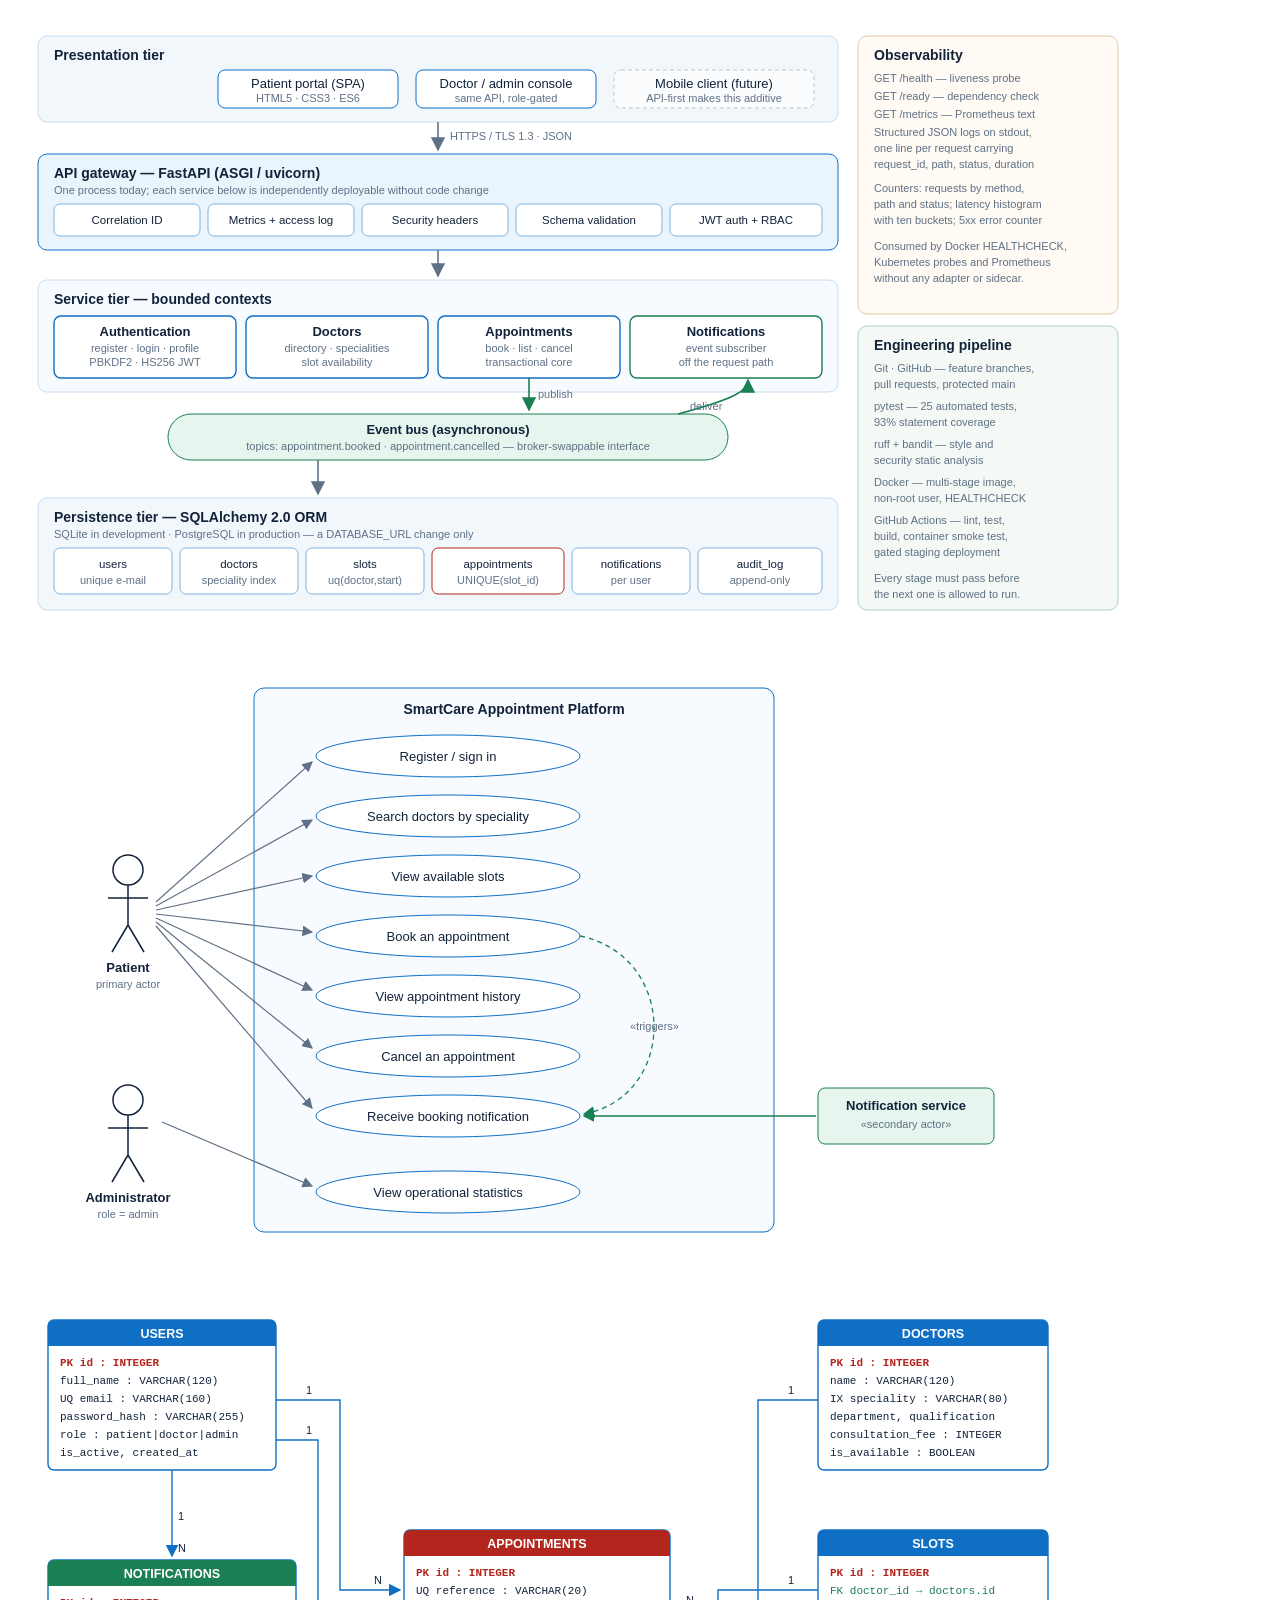
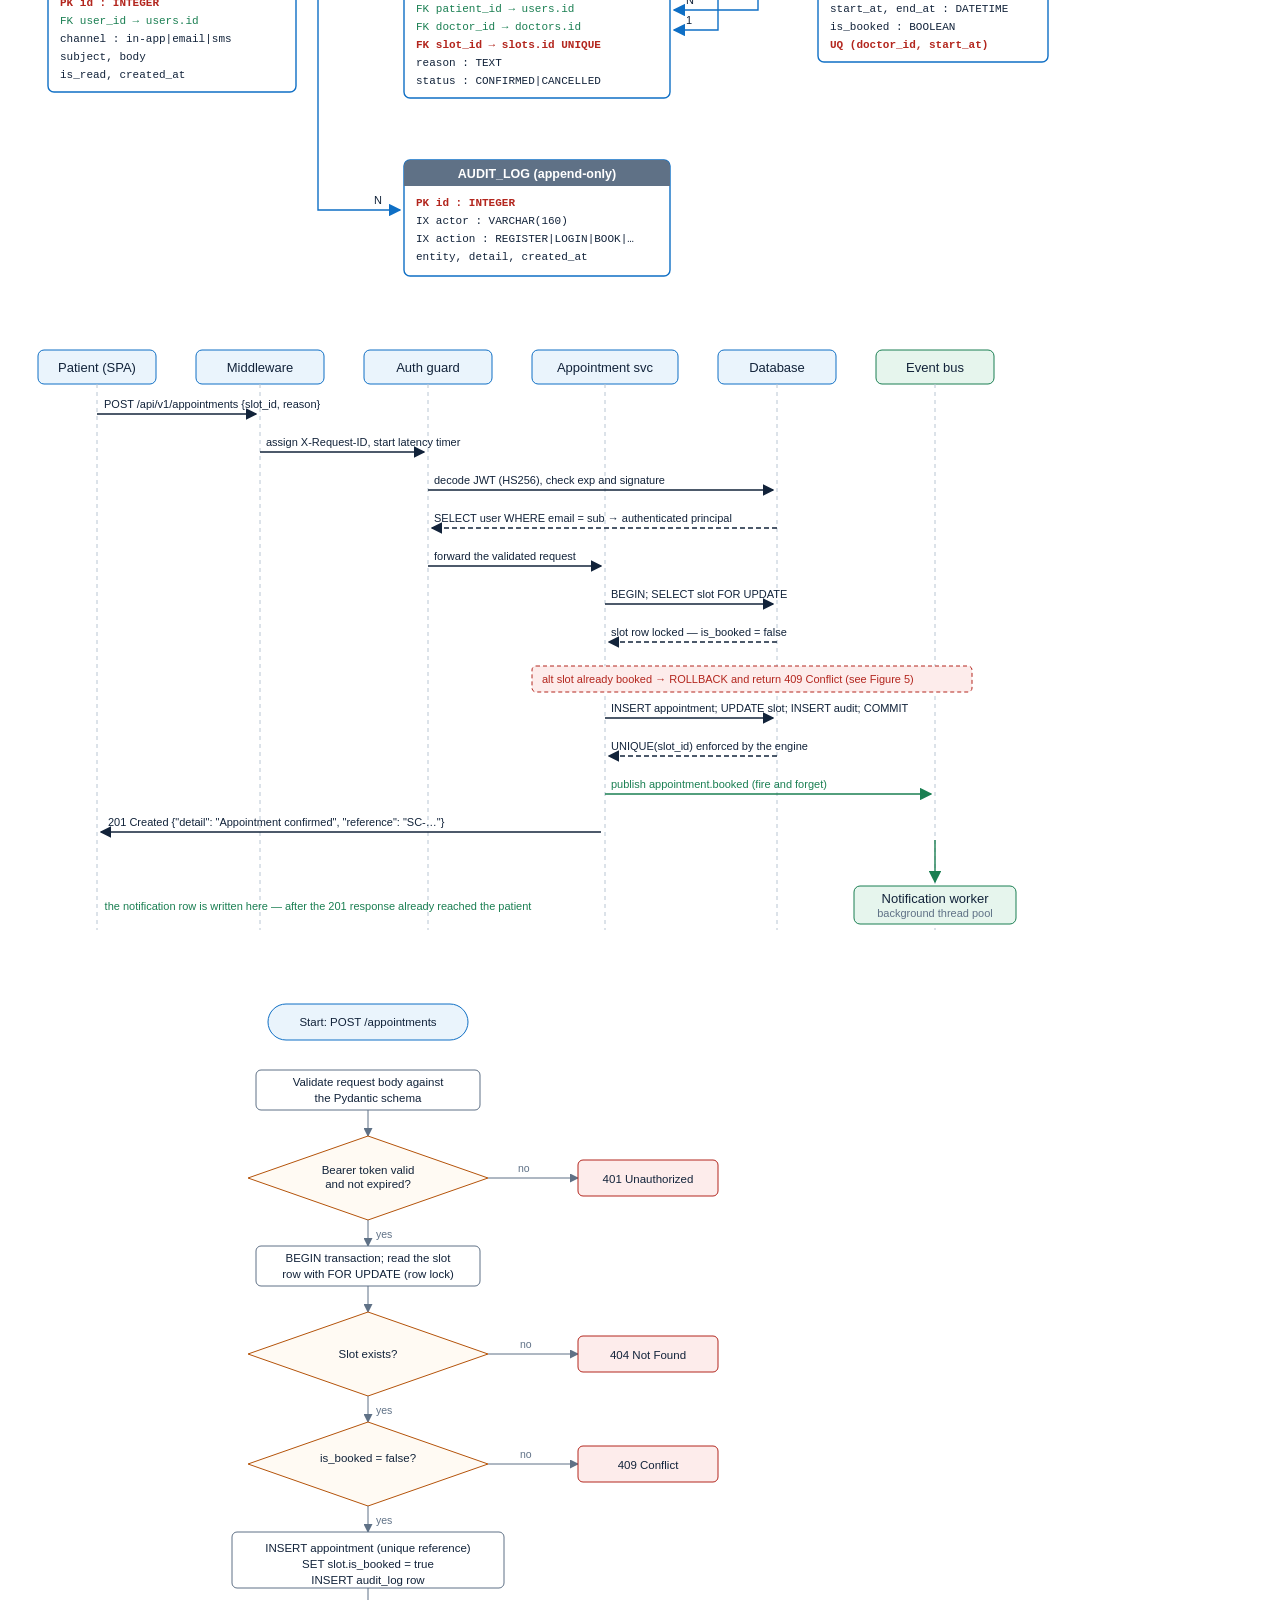
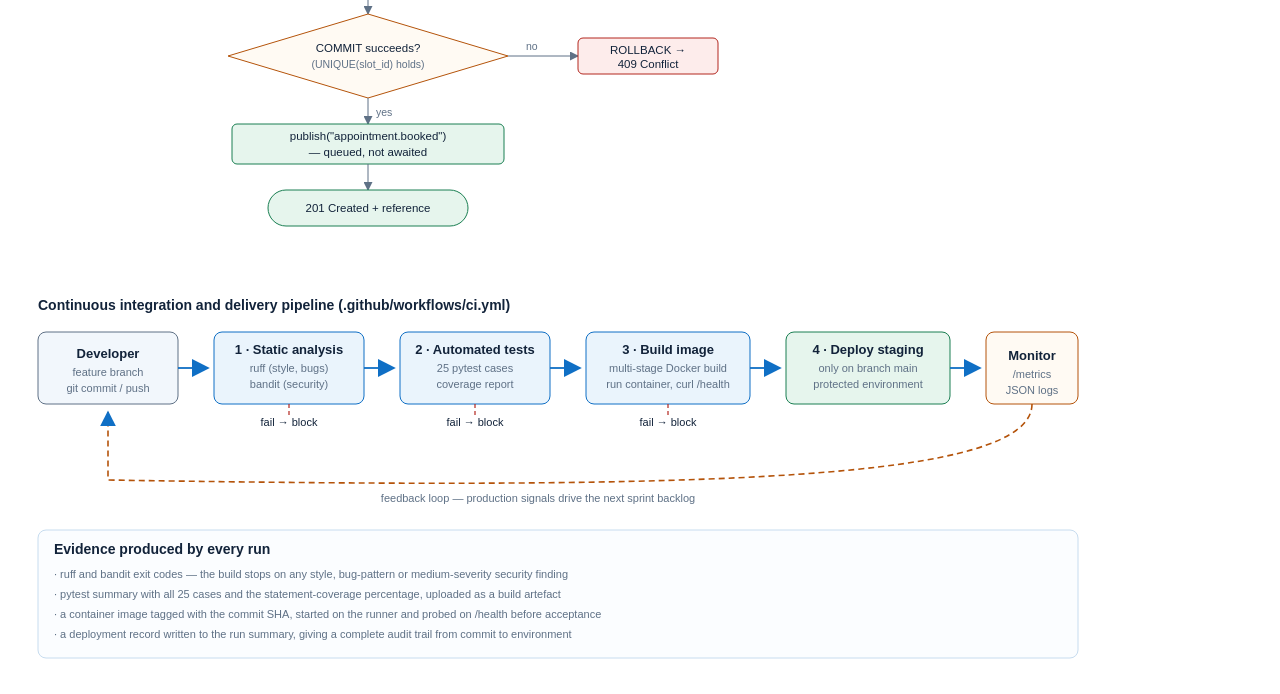
==== docs/diagrams.html @ 2a940ee3 "docs: add measured performance data, architecture figures and execution evidence - loadtest-results." ====
<!DOCTYPE html>
<html><head><meta charset="utf-8"><title>SmartCare figures</title>
<style>
  body{margin:0;background:#fff;font-family:"Segoe UI",Arial,sans-serif}
  .fig{padding:18px;background:#fff;display:inline-block}
  svg{display:block}
  text{font-family:"Segoe UI",Arial,sans-serif;fill:#12233a}
  .t{font-size:13px}
  .s{font-size:11px;fill:#5f7186}
  .h{font-size:14px;font-weight:700}
  .lbl{font-size:11.5px}
  .w{fill:#fff}
</style></head><body>

<!-- ========================= FIG 1 : ARCHITECTURE ========================= -->
<div class="fig" id="fig1">
<svg width="1120" height="612" viewBox="0 0 1120 612">
  <defs>
    <marker id="a" markerWidth="9" markerHeight="9" refX="8" refY="4.5" orient="auto">
      <path d="M0,0 L9,4.5 L0,9 z" fill="#5f7186"/></marker>
    <marker id="ag" markerWidth="9" markerHeight="9" refX="8" refY="4.5" orient="auto">
      <path d="M0,0 L9,4.5 L0,9 z" fill="#1a7f52"/></marker>
  </defs>

  <!-- client tier -->
  <rect x="20" y="18" width="800" height="86" rx="9" fill="#f2f7fc" stroke="#c7dcef"/>
  <text class="h" x="36" y="42">Presentation tier</text>
  <rect x="200" y="52" width="180" height="38" rx="7" fill="#fff" stroke="#0f6fc5"/>
  <text class="t" x="290" y="70" text-anchor="middle">Patient portal (SPA)</text>
  <text class="s" x="290" y="84" text-anchor="middle">HTML5 · CSS3 · ES6</text>
  <rect x="398" y="52" width="180" height="38" rx="7" fill="#fff" stroke="#0f6fc5"/>
  <text class="t" x="488" y="70" text-anchor="middle">Doctor / admin console</text>
  <text class="s" x="488" y="84" text-anchor="middle">same API, role-gated</text>
  <rect x="596" y="52" width="200" height="38" rx="7" fill="#fbfcfd" stroke="#b9c6d3" stroke-dasharray="4 3"/>
  <text class="t" x="696" y="70" text-anchor="middle">Mobile client (future)</text>
  <text class="s" x="696" y="84" text-anchor="middle">API-first makes this additive</text>

  <path d="M420 104 L420 132" stroke="#5f7186" stroke-width="1.6" marker-end="url(#a)"/>
  <text class="s" x="432" y="122">HTTPS / TLS 1.3 · JSON</text>

  <!-- gateway -->
  <rect x="20" y="136" width="800" height="96" rx="9" fill="#eaf4fc" stroke="#0f6fc5"/>
  <text class="h" x="36" y="160">API gateway — FastAPI (ASGI / uvicorn)</text>
  <text class="s" x="36" y="176">One process today; each service below is independently deployable without code change</text>
  <rect x="36" y="186" width="146" height="32" rx="6" fill="#fff" stroke="#7fb2dd"/>
  <text class="lbl" x="109" y="206" text-anchor="middle">Correlation ID</text>
  <rect x="190" y="186" width="146" height="32" rx="6" fill="#fff" stroke="#7fb2dd"/>
  <text class="lbl" x="263" y="206" text-anchor="middle">Metrics + access log</text>
  <rect x="344" y="186" width="146" height="32" rx="6" fill="#fff" stroke="#7fb2dd"/>
  <text class="lbl" x="417" y="206" text-anchor="middle">Security headers</text>
  <rect x="498" y="186" width="146" height="32" rx="6" fill="#fff" stroke="#7fb2dd"/>
  <text class="lbl" x="571" y="206" text-anchor="middle">Schema validation</text>
  <rect x="652" y="186" width="152" height="32" rx="6" fill="#fff" stroke="#7fb2dd"/>
  <text class="lbl" x="728" y="206" text-anchor="middle">JWT auth + RBAC</text>

  <path d="M420 232 L420 258" stroke="#5f7186" stroke-width="1.6" marker-end="url(#a)"/>

  <!-- services -->
  <rect x="20" y="262" width="800" height="112" rx="9" fill="#f7fbff" stroke="#c7dcef"/>
  <text class="h" x="36" y="286">Service tier — bounded contexts</text>
  <g>
    <rect x="36" y="298" width="182" height="62" rx="7" fill="#fff" stroke="#0f6fc5" stroke-width="1.4"/>
    <text class="t" x="127" y="318" text-anchor="middle" font-weight="700">Authentication</text>
    <text class="s" x="127" y="334" text-anchor="middle">register · login · profile</text>
    <text class="s" x="127" y="348" text-anchor="middle">PBKDF2 · HS256 JWT</text>

    <rect x="228" y="298" width="182" height="62" rx="7" fill="#fff" stroke="#0f6fc5" stroke-width="1.4"/>
    <text class="t" x="319" y="318" text-anchor="middle" font-weight="700">Doctors</text>
    <text class="s" x="319" y="334" text-anchor="middle">directory · specialities</text>
    <text class="s" x="319" y="348" text-anchor="middle">slot availability</text>

    <rect x="420" y="298" width="182" height="62" rx="7" fill="#fff" stroke="#0f6fc5" stroke-width="1.4"/>
    <text class="t" x="511" y="318" text-anchor="middle" font-weight="700">Appointments</text>
    <text class="s" x="511" y="334" text-anchor="middle">book · list · cancel</text>
    <text class="s" x="511" y="348" text-anchor="middle">transactional core</text>

    <rect x="612" y="298" width="192" height="62" rx="7" fill="#fff" stroke="#1a7f52" stroke-width="1.4"/>
    <text class="t" x="708" y="318" text-anchor="middle" font-weight="700">Notifications</text>
    <text class="s" x="708" y="334" text-anchor="middle">event subscriber</text>
    <text class="s" x="708" y="348" text-anchor="middle">off the request path</text>
  </g>

  <!-- event bus -->
  <path d="M511 360 L511 392" stroke="#1a7f52" stroke-width="1.6" marker-end="url(#ag)"/>
  <text class="s" x="520" y="380" fill="#1a7f52">publish</text>
  <rect x="150" y="396" width="560" height="46" rx="23" fill="#e6f5ed" stroke="#1a7f52"/>
  <text class="t" x="430" y="416" text-anchor="middle" font-weight="700">Event bus (asynchronous)</text>
  <text class="s" x="430" y="432" text-anchor="middle">topics: appointment.booked · appointment.cancelled — broker-swappable interface</text>
  <path d="M660 396 C 720 380, 730 372, 730 362" stroke="#1a7f52" stroke-width="1.6"
        fill="none" marker-end="url(#ag)"/>
  <text class="s" x="672" y="392" fill="#1a7f52">deliver</text>

  <!-- data tier -->
  <path d="M300 442 L300 476" stroke="#5f7186" stroke-width="1.6" marker-end="url(#a)"/>
  <rect x="20" y="480" width="800" height="112" rx="9" fill="#f2f7fc" stroke="#c7dcef"/>
  <text class="h" x="36" y="504">Persistence tier — SQLAlchemy 2.0 ORM</text>
  <text class="s" x="36" y="520">SQLite in development · PostgreSQL in production — a DATABASE_URL change only</text>
  <g>
    <rect x="36" y="530" width="118" height="46" rx="6" fill="#fff" stroke="#7fb2dd"/>
    <text class="lbl" x="95" y="550" text-anchor="middle">users</text>
    <text class="s" x="95" y="566" text-anchor="middle">unique e-mail</text>
    <rect x="162" y="530" width="118" height="46" rx="6" fill="#fff" stroke="#7fb2dd"/>
    <text class="lbl" x="221" y="550" text-anchor="middle">doctors</text>
    <text class="s" x="221" y="566" text-anchor="middle">speciality index</text>
    <rect x="288" y="530" width="118" height="46" rx="6" fill="#fff" stroke="#7fb2dd"/>
    <text class="lbl" x="347" y="550" text-anchor="middle">slots</text>
    <text class="s" x="347" y="566" text-anchor="middle">uq(doctor,start)</text>
    <rect x="414" y="530" width="132" height="46" rx="6" fill="#fff" stroke="#b3261e"/>
    <text class="lbl" x="480" y="550" text-anchor="middle">appointments</text>
    <text class="s" x="480" y="566" text-anchor="middle">UNIQUE(slot_id)</text>
    <rect x="554" y="530" width="118" height="46" rx="6" fill="#fff" stroke="#7fb2dd"/>
    <text class="lbl" x="613" y="550" text-anchor="middle">notifications</text>
    <text class="s" x="613" y="566" text-anchor="middle">per user</text>
    <rect x="680" y="530" width="124" height="46" rx="6" fill="#fff" stroke="#7fb2dd"/>
    <text class="lbl" x="742" y="550" text-anchor="middle">audit_log</text>
    <text class="s" x="742" y="566" text-anchor="middle">append-only</text>
  </g>

  <!-- cross-cutting column -->
  <rect x="840" y="18" width="260" height="278" rx="9" fill="#fffaf3" stroke="#e3c9a6"/>
  <text class="h" x="856" y="42">Observability</text>
  <text class="s" x="856" y="64">GET /health — liveness probe</text>
  <text class="s" x="856" y="82">GET /ready — dependency check</text>
  <text class="s" x="856" y="100">GET /metrics — Prometheus text</text>
  <text class="s" x="856" y="118">Structured JSON logs on stdout,</text>
  <text class="s" x="856" y="134">one line per request carrying</text>
  <text class="s" x="856" y="150">request_id, path, status, duration</text>
  <text class="s" x="856" y="174">Counters: requests by method,</text>
  <text class="s" x="856" y="190">path and status; latency histogram</text>
  <text class="s" x="856" y="206">with ten buckets; 5xx error counter</text>
  <text class="s" x="856" y="232">Consumed by Docker HEALTHCHECK,</text>
  <text class="s" x="856" y="248">Kubernetes probes and Prometheus</text>
  <text class="s" x="856" y="264">without any adapter or sidecar.</text>

  <rect x="840" y="308" width="260" height="284" rx="9" fill="#f4f9f6" stroke="#a9d3bf"/>
  <text class="h" x="856" y="332">Engineering pipeline</text>
  <text class="s" x="856" y="354">Git · GitHub — feature branches,</text>
  <text class="s" x="856" y="370">pull requests, protected main</text>
  <text class="s" x="856" y="392">pytest — 25 automated tests,</text>
  <text class="s" x="856" y="408">93% statement coverage</text>
  <text class="s" x="856" y="430">ruff + bandit — style and</text>
  <text class="s" x="856" y="446">security static analysis</text>
  <text class="s" x="856" y="468">Docker — multi-stage image,</text>
  <text class="s" x="856" y="484">non-root user, HEALTHCHECK</text>
  <text class="s" x="856" y="506">GitHub Actions — lint, test,</text>
  <text class="s" x="856" y="522">build, container smoke test,</text>
  <text class="s" x="856" y="538">gated staging deployment</text>
  <text class="s" x="856" y="564">Every stage must pass before</text>
  <text class="s" x="856" y="580">the next one is allowed to run.</text>

</svg>
</div>

<!-- ========================= FIG 2 : USE CASE ========================= -->
<div class="fig" id="fig2">
<svg width="1000" height="580" viewBox="0 0 1000 580">
  <defs><marker id="b" markerWidth="9" markerHeight="9" refX="8" refY="4.5" orient="auto">
    <path d="M0,0 L9,4.5 L0,9 z" fill="#5f7186"/></marker>
  <marker id="bg" markerWidth="9" markerHeight="9" refX="8" refY="4.5" orient="auto">
    <path d="M0,0 L9,4.5 L0,9 z" fill="#1a7f52"/></marker></defs>

  <rect x="236" y="18" width="520" height="544" rx="10" fill="#f7fbff" stroke="#0f6fc5"/>
  <text class="h" x="496" y="44" text-anchor="middle">SmartCare Appointment Platform</text>

  <g stroke="#0f6fc5" fill="#fff">
    <ellipse cx="430" cy="86"  rx="132" ry="21"/>
    <ellipse cx="430" cy="146" rx="132" ry="21"/>
    <ellipse cx="430" cy="206" rx="132" ry="21"/>
    <ellipse cx="430" cy="266" rx="132" ry="21"/>
    <ellipse cx="430" cy="326" rx="132" ry="21"/>
    <ellipse cx="430" cy="386" rx="132" ry="21"/>
    <ellipse cx="430" cy="446" rx="132" ry="21"/>
    <ellipse cx="430" cy="522" rx="132" ry="21"/>
  </g>
  <g class="t" text-anchor="middle">
    <text x="430" y="91">Register / sign in</text>
    <text x="430" y="151">Search doctors by speciality</text>
    <text x="430" y="211">View available slots</text>
    <text x="430" y="271">Book an appointment</text>
    <text x="430" y="331">View appointment history</text>
    <text x="430" y="391">Cancel an appointment</text>
    <text x="430" y="451">Receive booking notification</text>
    <text x="430" y="527">View operational statistics</text>
  </g>

  <!-- patient actor -->
  <g stroke="#12233a" fill="none" stroke-width="1.5">
    <circle cx="110" cy="200" r="15"/>
    <path d="M110 215 L110 255 M90 228 L130 228 M110 255 L94 282 M110 255 L126 282"/>
  </g>
  <text class="t" x="110" y="302" text-anchor="middle" font-weight="700">Patient</text>
  <text class="s" x="110" y="318" text-anchor="middle">primary actor</text>

  <!-- administrator actor -->
  <g stroke="#12233a" fill="none" stroke-width="1.5">
    <circle cx="110" cy="430" r="15"/>
    <path d="M110 445 L110 485 M90 458 L130 458 M110 485 L94 512 M110 485 L126 512"/>
  </g>
  <text class="t" x="110" y="532" text-anchor="middle" font-weight="700">Administrator</text>
  <text class="s" x="110" y="548" text-anchor="middle">role = admin</text>

  <!-- associations: all fan out from one point, so none of them cross -->
  <g stroke="#5f7186" stroke-width="1.2" fill="none" marker-end="url(#b)">
    <path d="M138 232 L294 92"/>
    <path d="M138 236 L294 150"/>
    <path d="M138 240 L294 206"/>
    <path d="M138 244 L294 262"/>
    <path d="M138 248 L294 320"/>
    <path d="M138 252 L294 378"/>
    <path d="M138 256 L294 438"/>
    <path d="M144 452 L294 516"/>
  </g>

  <!-- «triggers» routed around the right-hand side, clear of every ellipse -->
  <path d="M562 266 C 660 286, 660 426, 566 444" stroke="#1a7f52" stroke-width="1.3"
        stroke-dasharray="5 4" fill="none" marker-end="url(#bg)"/>
  <text class="s" x="612" y="360" fill="#1a7f52">«triggers»</text>

  <!-- secondary actor -->
  <rect x="800" y="418" width="176" height="56" rx="7" fill="#e6f5ed" stroke="#1a7f52"/>
  <text class="t" x="888" y="440" text-anchor="middle" font-weight="700">Notification service</text>
  <text class="s" x="888" y="458" text-anchor="middle">«secondary actor»</text>
  <path d="M798 446 L566 446" stroke="#1a7f52" stroke-width="1.3" fill="none" marker-end="url(#bg)"/>
</svg>
</div>

<!-- ========================= FIG 3 : ERD ========================= -->
<div class="fig" id="fig3">
<svg width="1060" height="600" viewBox="0 0 1060 600">
  <defs><marker id="c" markerWidth="9" markerHeight="9" refX="8" refY="4.5" orient="auto">
    <path d="M0,0 L9,4.5 L0,9 z" fill="#0f6fc5"/></marker></defs>
  <style>
    .ent rect{fill:#fff;stroke:#0f6fc5;stroke-width:1.4}
    .hd{fill:#0f6fc5}
    .hdt{fill:#fff;font-size:12.5px;font-weight:700}
    .fld{font-size:11px;fill:#12233a;font-family:Consolas,monospace}
    .pk{font-size:11px;fill:#b3261e;font-family:Consolas,monospace;font-weight:700}
    .fk{font-size:11px;fill:#1a7f52;font-family:Consolas,monospace}
  </style>

  <!-- users -->
  <g class="ent"><rect x="30" y="30" width="228" height="150" rx="6"/></g>
  <rect x="30" y="30" width="228" height="26" rx="6" class="hd"/><rect x="30" y="46" width="228" height="10" class="hd"/>
  <text class="hdt" x="144" y="48" text-anchor="middle">USERS</text>
  <text class="pk" x="42" y="76">PK  id : INTEGER</text>
  <text class="fld" x="42" y="94">    full_name : VARCHAR(120)</text>
  <text class="fld" x="42" y="112">UQ  email : VARCHAR(160)</text>
  <text class="fld" x="42" y="130">    password_hash : VARCHAR(255)</text>
  <text class="fld" x="42" y="148">    role : patient|doctor|admin</text>
  <text class="fld" x="42" y="166">    is_active, created_at</text>

  <!-- doctors -->
  <g class="ent"><rect x="800" y="30" width="230" height="150" rx="6"/></g>
  <rect x="800" y="30" width="230" height="26" rx="6" class="hd"/><rect x="800" y="46" width="230" height="10" class="hd"/>
  <text class="hdt" x="915" y="48" text-anchor="middle">DOCTORS</text>
  <text class="pk" x="812" y="76">PK  id : INTEGER</text>
  <text class="fld" x="812" y="94">    name : VARCHAR(120)</text>
  <text class="fld" x="812" y="112">IX  speciality : VARCHAR(80)</text>
  <text class="fld" x="812" y="130">    department, qualification</text>
  <text class="fld" x="812" y="148">    consultation_fee : INTEGER</text>
  <text class="fld" x="812" y="166">    is_available : BOOLEAN</text>

  <!-- slots -->
  <g class="ent"><rect x="800" y="240" width="230" height="132" rx="6"/></g>
  <rect x="800" y="240" width="230" height="26" rx="6" class="hd"/><rect x="800" y="256" width="230" height="10" class="hd"/>
  <text class="hdt" x="915" y="258" text-anchor="middle">SLOTS</text>
  <text class="pk" x="812" y="286">PK  id : INTEGER</text>
  <text class="fk" x="812" y="304">FK  doctor_id → doctors.id</text>
  <text class="fld" x="812" y="322">    start_at, end_at : DATETIME</text>
  <text class="fld" x="812" y="340">    is_booked : BOOLEAN</text>
  <text class="pk" x="812" y="358">UQ (doctor_id, start_at)</text>

  <!-- appointments -->
  <g class="ent"><rect x="386" y="240" width="266" height="168" rx="6"/></g>
  <rect x="386" y="240" width="266" height="26" rx="6" fill="#b3261e"/><rect x="386" y="256" width="266" height="10" fill="#b3261e"/>
  <text class="hdt" x="519" y="258" text-anchor="middle">APPOINTMENTS</text>
  <text class="pk" x="398" y="286">PK  id : INTEGER</text>
  <text class="fld" x="398" y="304">UQ  reference : VARCHAR(20)</text>
  <text class="fk" x="398" y="322">FK  patient_id → users.id</text>
  <text class="fk" x="398" y="340">FK  doctor_id → doctors.id</text>
  <text class="pk" x="398" y="358">FK  slot_id → slots.id  UNIQUE</text>
  <text class="fld" x="398" y="376">    reason : TEXT</text>
  <text class="fld" x="398" y="394">    status : CONFIRMED|CANCELLED</text>

  <!-- notifications -->
  <g class="ent"><rect x="30" y="270" width="248" height="132" rx="6"/></g>
  <rect x="30" y="270" width="248" height="26" rx="6" fill="#1a7f52"/><rect x="30" y="286" width="248" height="10" fill="#1a7f52"/>
  <text class="hdt" x="154" y="288" text-anchor="middle">NOTIFICATIONS</text>
  <text class="pk" x="42" y="316">PK  id : INTEGER</text>
  <text class="fk" x="42" y="334">FK  user_id → users.id</text>
  <text class="fld" x="42" y="352">    channel : in-app|email|sms</text>
  <text class="fld" x="42" y="370">    subject, body</text>
  <text class="fld" x="42" y="388">    is_read, created_at</text>

  <!-- audit -->
  <g class="ent"><rect x="386" y="470" width="266" height="116" rx="6"/></g>
  <rect x="386" y="470" width="266" height="26" rx="6" fill="#5f7186"/><rect x="386" y="486" width="266" height="10" fill="#5f7186"/>
  <text class="hdt" x="519" y="488" text-anchor="middle">AUDIT_LOG  (append-only)</text>
  <text class="pk" x="398" y="516">PK  id : INTEGER</text>
  <text class="fld" x="398" y="534">IX  actor : VARCHAR(160)</text>
  <text class="fld" x="398" y="552">IX  action : REGISTER|LOGIN|BOOK|…</text>
  <text class="fld" x="398" y="570">    entity, detail, created_at</text>

  <g stroke="#0f6fc5" stroke-width="1.4" fill="none" marker-end="url(#c)">
    <path d="M258 110 L322 110 L322 300 L382 300"/>
    <path d="M800 110 L740 110 L740 320 L656 320"/>
    <path d="M800 300 L700 300 L700 340 L656 340"/>
    <path d="M154 180 L154 266"/>
    <path d="M258 150 L300 150 L300 520 L382 520"/>
  </g>
  <g class="s">
    <text x="288" y="104">1</text><text x="356" y="294">N</text>
    <text x="770" y="104">1</text><text x="668" y="314">N</text>
    <text x="770" y="294">1</text><text x="668" y="334">1</text>
    <text x="160" y="230">1</text><text x="160" y="262">N</text>
    <text x="288" y="144">1</text><text x="356" y="514">N</text>
  </g>

</svg>
</div>

<!-- ========================= FIG 4 : SEQUENCE ========================= -->
<div class="fig" id="fig4">
<svg width="1080" height="614" viewBox="0 0 1080 614">
  <defs>
    <marker id="d" markerWidth="9" markerHeight="9" refX="8" refY="4.5" orient="auto">
      <path d="M0,0 L9,4.5 L0,9 z" fill="#12233a"/></marker>
    <marker id="dg" markerWidth="9" markerHeight="9" refX="8" refY="4.5" orient="auto">
      <path d="M0,0 L9,4.5 L0,9 z" fill="#1a7f52"/></marker>
    <marker id="dr" markerWidth="9" markerHeight="9" refX="8" refY="4.5" orient="auto">
      <path d="M0,0 L9,4.5 L0,9 z" fill="#b3261e"/></marker>
  </defs>
  <style>.m{font-size:11px;fill:#12233a}.mg{font-size:11px;fill:#1a7f52}.mr{font-size:11px;fill:#b3261e}</style>

  <g>
    <rect x="20"  y="20" width="118" height="34" rx="6" fill="#eaf4fc" stroke="#0f6fc5"/>
    <text class="t" x="79"  y="42" text-anchor="middle">Patient (SPA)</text>
    <rect x="178" y="20" width="128" height="34" rx="6" fill="#eaf4fc" stroke="#0f6fc5"/>
    <text class="t" x="242" y="42" text-anchor="middle">Middleware</text>
    <rect x="346" y="20" width="128" height="34" rx="6" fill="#eaf4fc" stroke="#0f6fc5"/>
    <text class="t" x="410" y="42" text-anchor="middle">Auth guard</text>
    <rect x="514" y="20" width="146" height="34" rx="6" fill="#eaf4fc" stroke="#0f6fc5"/>
    <text class="t" x="587" y="42" text-anchor="middle">Appointment svc</text>
    <rect x="700" y="20" width="118" height="34" rx="6" fill="#eaf4fc" stroke="#0f6fc5"/>
    <text class="t" x="759" y="42" text-anchor="middle">Database</text>
    <rect x="858" y="20" width="118" height="34" rx="6" fill="#e6f5ed" stroke="#1a7f52"/>
    <text class="t" x="917" y="42" text-anchor="middle">Event bus</text>
  </g>
  <g stroke="#b9c6d3" stroke-dasharray="4 4">
    <path d="M79 54 L79 600"/><path d="M242 54 L242 600"/><path d="M410 54 L410 600"/>
    <path d="M587 54 L587 600"/><path d="M759 54 L759 600"/><path d="M917 54 L917 600"/>
  </g>

  <g stroke="#12233a" stroke-width="1.3" fill="none" marker-end="url(#d)">
    <path d="M79 84 L238 84"/>
    <path d="M242 122 L406 122"/>
    <path d="M410 160 L755 160"/>
    <path d="M759 198 L414 198" stroke-dasharray="5 3"/>
    <path d="M410 236 L583 236"/>
    <path d="M587 274 L755 274"/>
    <path d="M759 312 L591 312" stroke-dasharray="5 3"/>
    <path d="M587 388 L755 388"/>
    <path d="M759 426 L591 426" stroke-dasharray="5 3"/>
  </g>
  <path d="M587 464 L913 464" stroke="#1a7f52" stroke-width="1.4" fill="none" marker-end="url(#dg)"/>
  <path d="M583 502 L83 502" stroke="#12233a" stroke-width="1.3" fill="none" marker-end="url(#d)"/>
  <rect x="836" y="556" width="162" height="38" rx="6" fill="#e6f5ed" stroke="#1a7f52"/>
  <text class="t" x="917" y="573" text-anchor="middle">Notification worker</text>
  <text class="s" x="917" y="587" text-anchor="middle">background thread pool</text>
  <path d="M917 510 L917 552" stroke="#1a7f52" stroke-width="1.4" fill="none" marker-end="url(#dg)"/>

  <g class="m">
    <text x="86" y="78">POST /api/v1/appointments  {slot_id, reason}</text>
    <text x="248" y="116">assign X-Request-ID, start latency timer</text>
    <text x="416" y="154">decode JWT (HS256), check exp and signature</text>
    <text x="416" y="192" fill="#5f7186">SELECT user WHERE email = sub  →  authenticated principal</text>
    <text x="416" y="230">forward the validated request</text>
    <text x="593" y="268">BEGIN; SELECT slot FOR UPDATE</text>
    <text x="593" y="306" fill="#5f7186">slot row locked — is_booked = false</text>
    <text x="593" y="382">INSERT appointment; UPDATE slot; INSERT audit; COMMIT</text>
    <text x="593" y="420" fill="#5f7186">UNIQUE(slot_id) enforced by the engine</text>
  </g>
  <text class="mg" x="593" y="458">publish appointment.booked  (fire and forget)</text>
  <text class="m" x="90" y="496">201 Created  {"detail": "Appointment confirmed", "reference": "SC-…"}</text>
  <text class="mg" x="300" y="580" text-anchor="middle">the notification row is written here — after the 201 response already reached the patient</text>

  <rect x="514" y="336" width="440" height="26" rx="4" fill="#fdeceb" stroke="#b3261e" stroke-dasharray="4 3"/>
  <text class="mr" x="524" y="353">alt  slot already booked  →  ROLLBACK and return 409 Conflict (see Figure 5)</text>

</svg>
</div>

<!-- ========================= FIG 5 : FLOWCHART ========================= -->
<div class="fig" id="fig5">
<svg width="720" height="856" viewBox="0 0 720 856">
  <defs><marker id="e" markerWidth="9" markerHeight="9" refX="8" refY="4.5" orient="auto">
    <path d="M0,0 L9,4.5 L0,9 z" fill="#5f7186"/></marker></defs>
  <style>.fc{font-size:11.5px;fill:#12233a}.yn{font-size:10.5px;fill:#5f7186}</style>

  <g stroke="#0f6fc5" fill="#eaf4fc"><rect x="250" y="20" width="200" height="36" rx="18"/></g>
  <text class="fc" x="350" y="42" text-anchor="middle">Start: POST /appointments</text>

  <g stroke="#5f7186" fill="#fff"><rect x="238" y="86" width="224" height="40" rx="5"/></g>
  <text class="fc" x="350" y="102" text-anchor="middle">Validate request body against</text>
  <text class="fc" x="350" y="118" text-anchor="middle">the Pydantic schema</text>

  <path d="M350 126 L350 152" stroke="#5f7186" marker-end="url(#e)"/>
  <g stroke="#b4530a" fill="#fffaf3"><path d="M350 152 L470 194 L350 236 L230 194 Z"/></g>
  <text class="fc" x="350" y="190" text-anchor="middle">Bearer token valid</text>
  <text class="fc" x="350" y="204" text-anchor="middle">and not expired?</text>
  <path d="M470 194 L560 194" stroke="#5f7186" marker-end="url(#e)"/>
  <text class="yn" x="500" y="188">no</text>
  <g stroke="#b3261e" fill="#fdeceb"><rect x="560" y="176" width="140" height="36" rx="5"/></g>
  <text class="fc" x="630" y="199" text-anchor="middle">401 Unauthorized</text>

  <path d="M350 236 L350 262" stroke="#5f7186" marker-end="url(#e)"/>
  <text class="yn" x="358" y="254">yes</text>
  <g stroke="#5f7186" fill="#fff"><rect x="238" y="262" width="224" height="40" rx="5"/></g>
  <text class="fc" x="350" y="278" text-anchor="middle">BEGIN transaction; read the slot</text>
  <text class="fc" x="350" y="294" text-anchor="middle">row with FOR UPDATE (row lock)</text>

  <path d="M350 302 L350 328" stroke="#5f7186" marker-end="url(#e)"/>
  <g stroke="#b4530a" fill="#fffaf3"><path d="M350 328 L470 370 L350 412 L230 370 Z"/></g>
  <text class="fc" x="350" y="374" text-anchor="middle">Slot exists?</text>
  <path d="M470 370 L560 370" stroke="#5f7186" marker-end="url(#e)"/>
  <text class="yn" x="502" y="364">no</text>
  <g stroke="#b3261e" fill="#fdeceb"><rect x="560" y="352" width="140" height="36" rx="5"/></g>
  <text class="fc" x="630" y="375" text-anchor="middle">404 Not Found</text>

  <path d="M350 412 L350 438" stroke="#5f7186" marker-end="url(#e)"/>
  <text class="yn" x="358" y="430">yes</text>
  <g stroke="#b4530a" fill="#fffaf3"><path d="M350 438 L470 480 L350 522 L230 480 Z"/></g>
  <text class="fc" x="350" y="478" text-anchor="middle">is_booked = false?</text>
  <path d="M470 480 L560 480" stroke="#5f7186" marker-end="url(#e)"/>
  <text class="yn" x="502" y="474">no</text>
  <g stroke="#b3261e" fill="#fdeceb"><rect x="560" y="462" width="140" height="36" rx="5"/></g>
  <text class="fc" x="630" y="485" text-anchor="middle">409 Conflict</text>

  <path d="M350 522 L350 548" stroke="#5f7186" marker-end="url(#e)"/>
  <text class="yn" x="358" y="540">yes</text>
  <g stroke="#5f7186" fill="#fff"><rect x="214" y="548" width="272" height="56" rx="5"/></g>
  <text class="fc" x="350" y="568" text-anchor="middle">INSERT appointment (unique reference)</text>
  <text class="fc" x="350" y="584" text-anchor="middle">SET slot.is_booked = true</text>
  <text class="fc" x="350" y="600" text-anchor="middle">INSERT audit_log row</text>

  <path d="M350 604 L350 630" stroke="#5f7186" marker-end="url(#e)"/>
  <g stroke="#b4530a" fill="#fffaf3"><path d="M350 630 L490 672 L350 714 L210 672 Z"/></g>
  <text class="fc" x="350" y="668" text-anchor="middle">COMMIT succeeds?</text>
  <text class="yn" x="350" y="684" text-anchor="middle">(UNIQUE(slot_id) holds)</text>
  <path d="M490 672 L560 672" stroke="#5f7186" marker-end="url(#e)"/>
  <text class="yn" x="508" y="666">no</text>
  <g stroke="#b3261e" fill="#fdeceb"><rect x="560" y="654" width="140" height="36" rx="5"/></g>
  <text class="fc" x="630" y="670" text-anchor="middle">ROLLBACK →</text>
  <text class="fc" x="630" y="684" text-anchor="middle">409 Conflict</text>

  <path d="M350 714 L350 740" stroke="#5f7186" marker-end="url(#e)"/>
  <text class="yn" x="358" y="732">yes</text>
  <g stroke="#1a7f52" fill="#e6f5ed"><rect x="214" y="740" width="272" height="40" rx="5"/></g>
  <text class="fc" x="350" y="756" text-anchor="middle">publish("appointment.booked")</text>
  <text class="fc" x="350" y="772" text-anchor="middle">— queued, not awaited</text>

  <path d="M350 780 L350 806" stroke="#5f7186" marker-end="url(#e)"/>
  <g stroke="#1a7f52" fill="#e6f5ed"><rect x="250" y="806" width="200" height="36" rx="18"/></g>
  <text class="fc" x="350" y="828" text-anchor="middle">201 Created + reference</text>

</svg>
</div>

<!-- ========================= FIG 6 : CI/CD ========================= -->
<div class="fig" id="fig6">
<svg width="1080" height="392" viewBox="0 0 1080 392">
  <defs><marker id="f" markerWidth="10" markerHeight="10" refX="9" refY="5" orient="auto">
    <path d="M0,0 L10,5 L0,10 z" fill="#0f6fc5"/></marker></defs>

  <text class="h" x="20" y="30">Continuous integration and delivery pipeline (.github/workflows/ci.yml)</text>

  <g>
    <rect x="20" y="52" width="140" height="72" rx="8" fill="#f2f7fc" stroke="#5f7186"/>
    <text class="t" x="90" y="78" text-anchor="middle" font-weight="700">Developer</text>
    <text class="s" x="90" y="96" text-anchor="middle">feature branch</text>
    <text class="s" x="90" y="112" text-anchor="middle">git commit / push</text>

    <rect x="196" y="52" width="150" height="72" rx="8" fill="#eaf4fc" stroke="#0f6fc5"/>
    <text class="t" x="271" y="74" text-anchor="middle" font-weight="700">1 · Static analysis</text>
    <text class="s" x="271" y="92" text-anchor="middle">ruff (style, bugs)</text>
    <text class="s" x="271" y="108" text-anchor="middle">bandit (security)</text>

    <rect x="382" y="52" width="150" height="72" rx="8" fill="#eaf4fc" stroke="#0f6fc5"/>
    <text class="t" x="457" y="74" text-anchor="middle" font-weight="700">2 · Automated tests</text>
    <text class="s" x="457" y="92" text-anchor="middle">25 pytest cases</text>
    <text class="s" x="457" y="108" text-anchor="middle">coverage report</text>

    <rect x="568" y="52" width="164" height="72" rx="8" fill="#eaf4fc" stroke="#0f6fc5"/>
    <text class="t" x="650" y="74" text-anchor="middle" font-weight="700">3 · Build image</text>
    <text class="s" x="650" y="92" text-anchor="middle">multi-stage Docker build</text>
    <text class="s" x="650" y="108" text-anchor="middle">run container, curl /health</text>

    <rect x="768" y="52" width="164" height="72" rx="8" fill="#e6f5ed" stroke="#1a7f52"/>
    <text class="t" x="850" y="74" text-anchor="middle" font-weight="700">4 · Deploy staging</text>
    <text class="s" x="850" y="92" text-anchor="middle">only on branch main</text>
    <text class="s" x="850" y="108" text-anchor="middle">protected environment</text>

    <rect x="968" y="52" width="92" height="72" rx="8" fill="#fffaf3" stroke="#b4530a"/>
    <text class="t" x="1014" y="80" text-anchor="middle" font-weight="700">Monitor</text>
    <text class="s" x="1014" y="98" text-anchor="middle">/metrics</text>
    <text class="s" x="1014" y="114" text-anchor="middle">JSON logs</text>
  </g>

  <g stroke="#0f6fc5" stroke-width="1.8" fill="none" marker-end="url(#f)">
    <path d="M160 88 L190 88"/><path d="M346 88 L376 88"/>
    <path d="M532 88 L562 88"/><path d="M732 88 L762 88"/><path d="M932 88 L962 88"/>
  </g>

  <g class="s" text-anchor="middle" fill="#b3261e">
    <text x="271" y="146">fail → block</text><text x="457" y="146">fail → block</text>
    <text x="650" y="146">fail → block</text>
  </g>
  <g stroke="#b3261e" stroke-width="1.2" stroke-dasharray="4 3" fill="none">
    <path d="M271 124 L271 136"/><path d="M457 124 L457 136"/><path d="M650 124 L650 136"/>
  </g>

  <path d="M1014 124 C 1014 200, 700 210, 90 200 L90 132" stroke="#b4530a" stroke-width="1.6"
        fill="none" stroke-dasharray="6 4" marker-end="url(#f)"/>
  <text class="s" x="520" y="222" text-anchor="middle" fill="#b4530a">feedback loop — production signals drive the next sprint backlog</text>

  <rect x="20" y="250" width="1040" height="128" rx="8" fill="#fbfdff" stroke="#c7dcef"/>
  <text class="h" x="36" y="274">Evidence produced by every run</text>
  <text class="s" x="36" y="298">· ruff and bandit exit codes — the build stops on any style, bug-pattern or medium-severity security finding</text>
  <text class="s" x="36" y="318">· pytest summary with all 25 cases and the statement-coverage percentage, uploaded as a build artefact</text>
  <text class="s" x="36" y="338">· a container image tagged with the commit SHA, started on the runner and probed on /health before acceptance</text>
  <text class="s" x="36" y="358">· a deployment record written to the run summary, giving a complete audit trail from commit to environment</text>

</svg>
</div>

</body></html>
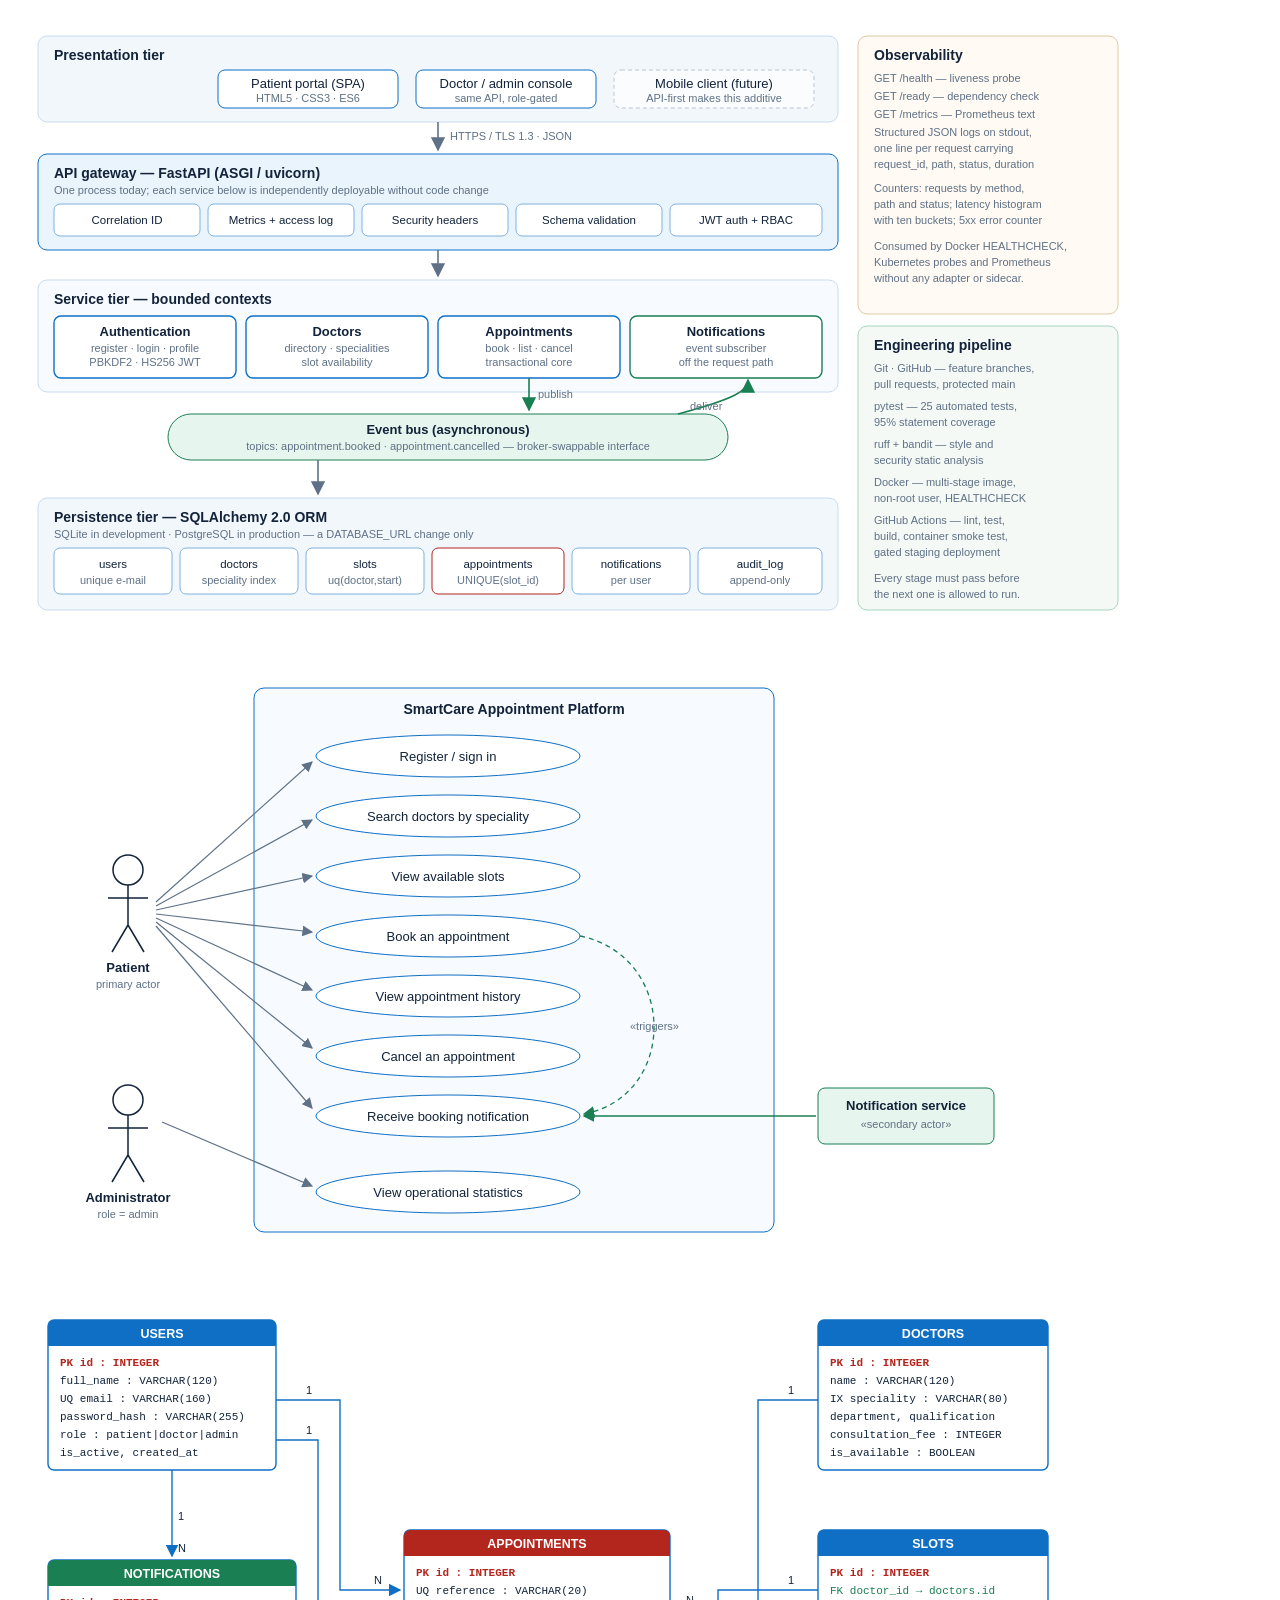
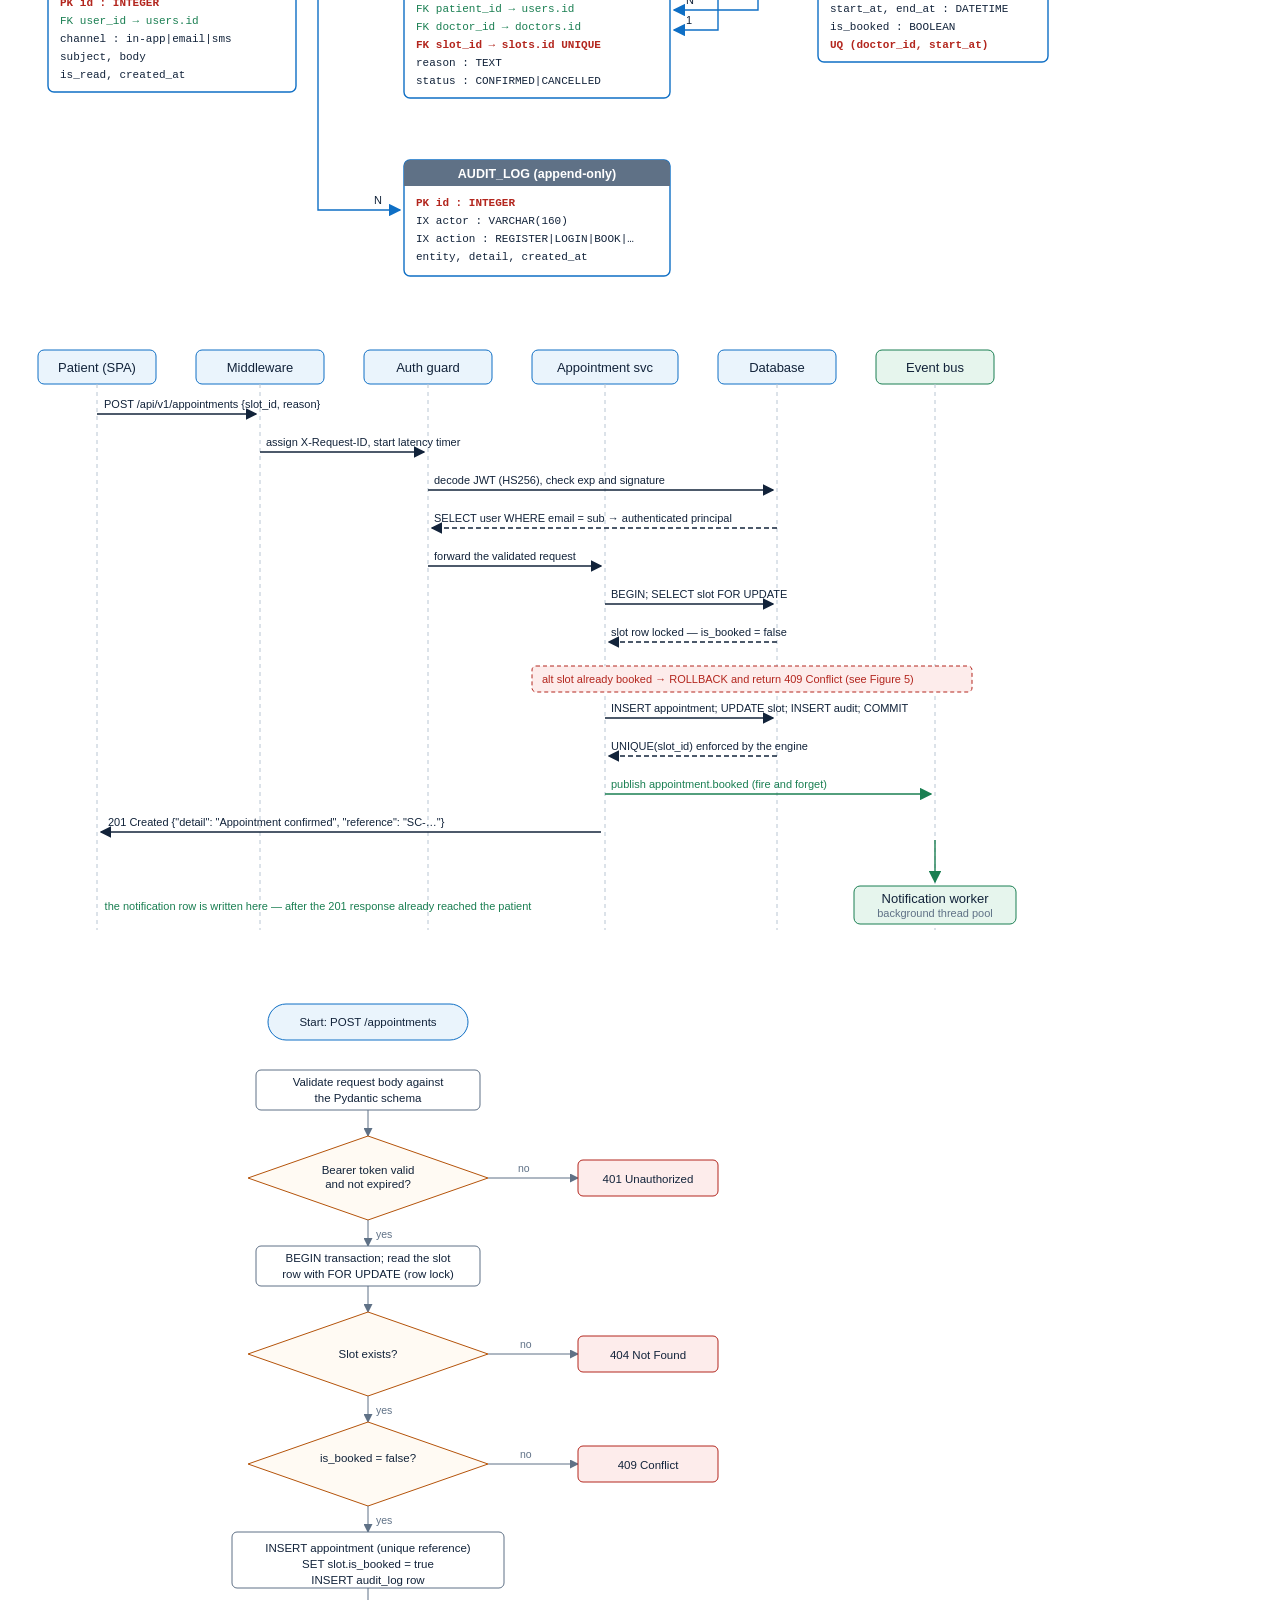
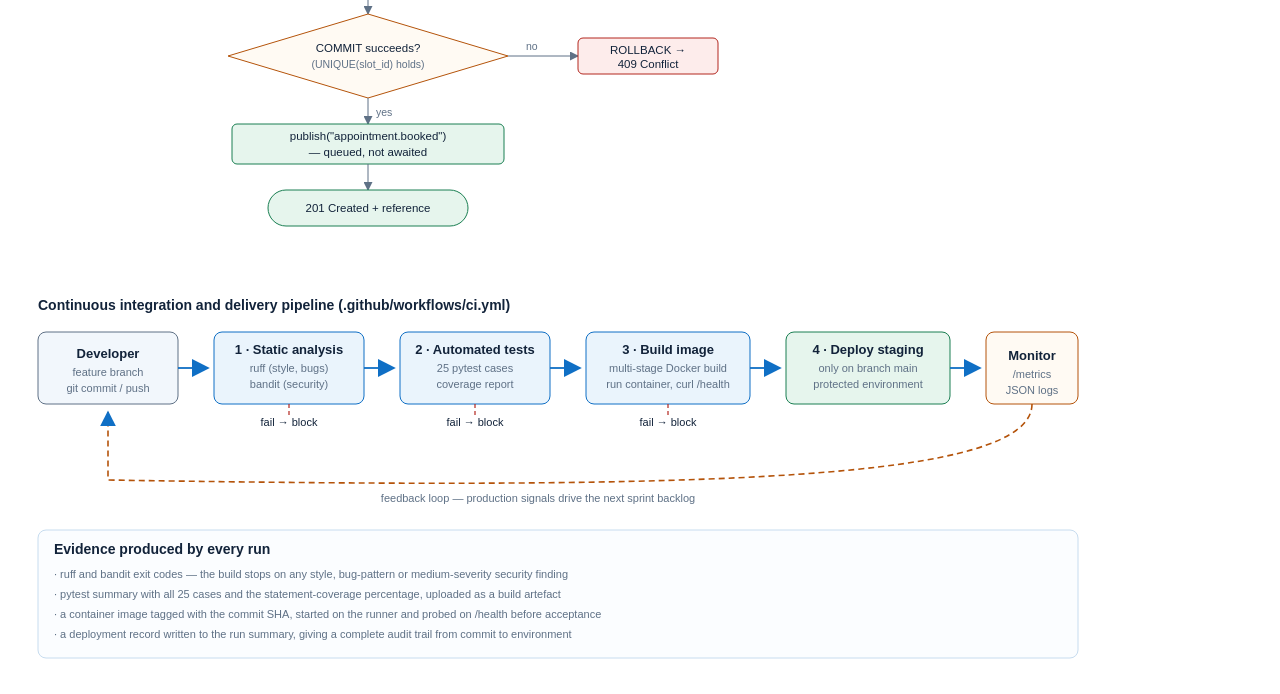
==== commit 5c3ecb1b: "test: scope coverage measurement to application code only Coverage was being reported across the tes" ====
--- a/docs/diagrams.html
+++ b/docs/diagrams.html
@@ -137,7 +137,7 @@
   <text class="s" x="856" y="354">Git · GitHub — feature branches,</text>
   <text class="s" x="856" y="370">pull requests, protected main</text>
   <text class="s" x="856" y="392">pytest — 25 automated tests,</text>
-  <text class="s" x="856" y="408">93% statement coverage</text>
+  <text class="s" x="856" y="408">95% statement coverage</text>
   <text class="s" x="856" y="430">ruff + bandit — style and</text>
   <text class="s" x="856" y="446">security static analysis</text>
   <text class="s" x="856" y="468">Docker — multi-stage image,</text>
